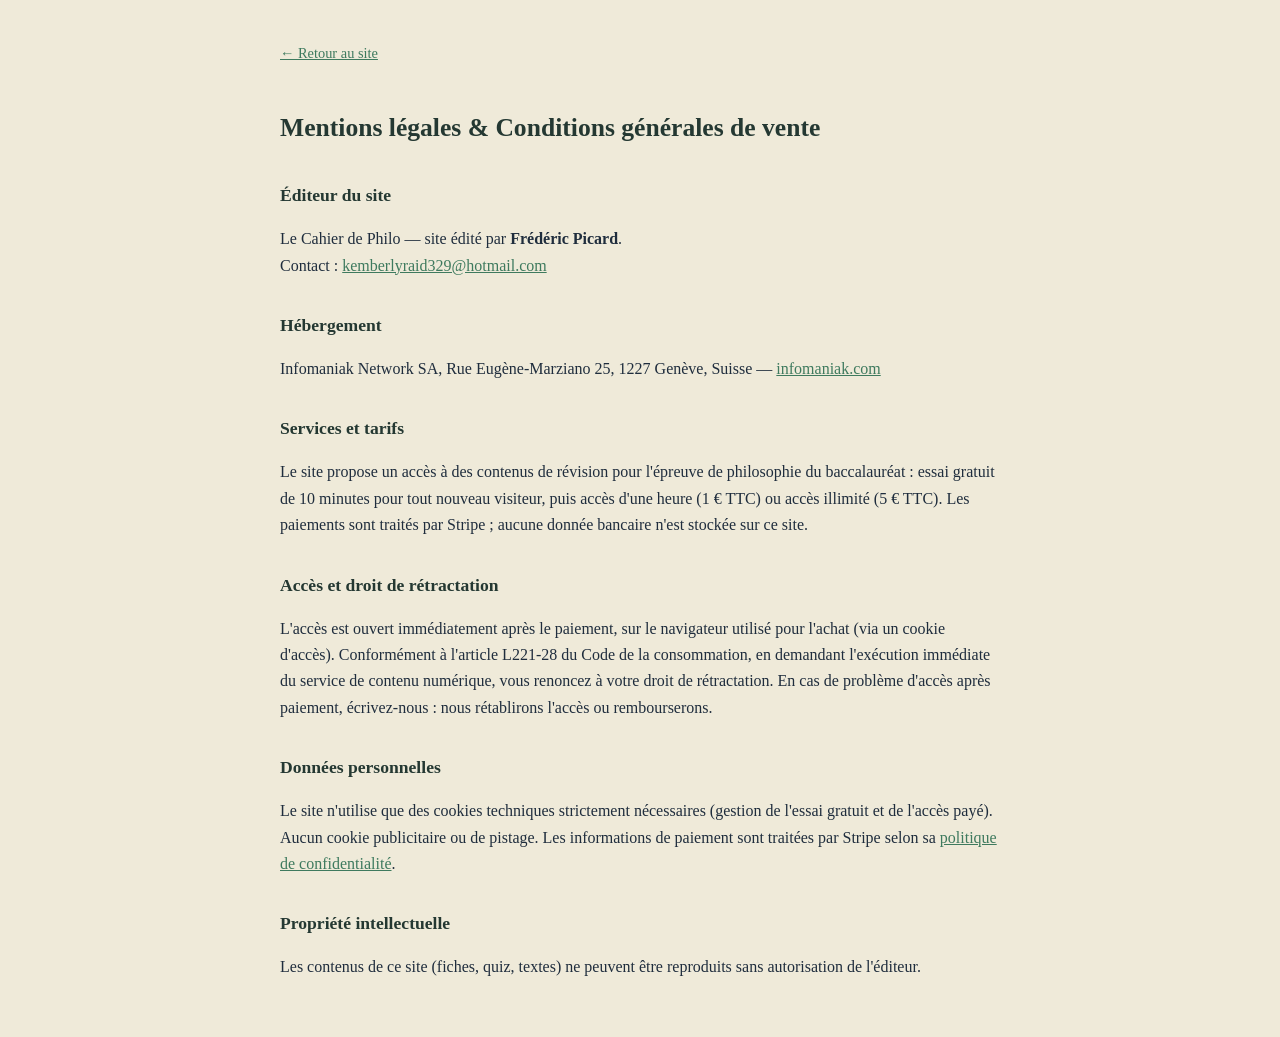
==== site/mentions-legales.html @ a7246c50 "Mentions légales & CGV" ====
<!DOCTYPE html>
<html lang="fr">
<head>
<meta charset="UTF-8">
<meta name="viewport" content="width=device-width, initial-scale=1.0">
<meta name="robots" content="noindex">
<title>Mentions légales & CGV — Le Cahier de Philo</title>
<style>
body{font-family:Georgia,serif;background:#EFEAD9;color:#1F2D3D;line-height:1.65;max-width:720px;margin:0 auto;padding:2.5rem 1.5rem}
h1{font-size:1.6rem;color:#243832}h2{font-size:1.1rem;margin-top:2rem;color:#243832}
a{color:#3E7A5E}.retour{display:inline-block;margin-bottom:1.5rem;font-size:.9rem}
</style>
</head>
<body>
<a class="retour" href="/">← Retour au site</a>
<h1>Mentions légales &amp; Conditions générales de vente</h1>

<h2>Éditeur du site</h2>
<p>Le Cahier de Philo — site édité par <strong>Frédéric Picard</strong>.<br>
Contact : <a href="mailto:kemberlyraid329@hotmail.com">kemberlyraid329@hotmail.com</a></p>

<h2>Hébergement</h2>
<p>Infomaniak Network SA, Rue Eugène-Marziano 25, 1227 Genève, Suisse — <a href="https://www.infomaniak.com">infomaniak.com</a></p>

<h2>Services et tarifs</h2>
<p>Le site propose un accès à des contenus de révision pour l'épreuve de philosophie du baccalauréat :
essai gratuit de 10 minutes pour tout nouveau visiteur, puis accès d'une heure (1&nbsp;€ TTC) ou accès illimité (5&nbsp;€ TTC).
Les paiements sont traités par Stripe ; aucune donnée bancaire n'est stockée sur ce site.</p>

<h2>Accès et droit de rétractation</h2>
<p>L'accès est ouvert immédiatement après le paiement, sur le navigateur utilisé pour l'achat (via un cookie d'accès).
Conformément à l'article L221-28 du Code de la consommation, en demandant l'exécution immédiate du service
de contenu numérique, vous renoncez à votre droit de rétractation. En cas de problème d'accès après paiement,
écrivez-nous : nous rétablirons l'accès ou rembourserons.</p>

<h2>Données personnelles</h2>
<p>Le site n'utilise que des cookies techniques strictement nécessaires (gestion de l'essai gratuit et de l'accès payé).
Aucun cookie publicitaire ou de pistage. Les informations de paiement sont traitées par Stripe selon sa
<a href="https://stripe.com/fr/privacy">politique de confidentialité</a>.</p>

<h2>Propriété intellectuelle</h2>
<p>Les contenus de ce site (fiches, quiz, textes) ne peuvent être reproduits sans autorisation de l'éditeur.</p>
</body>
</html>
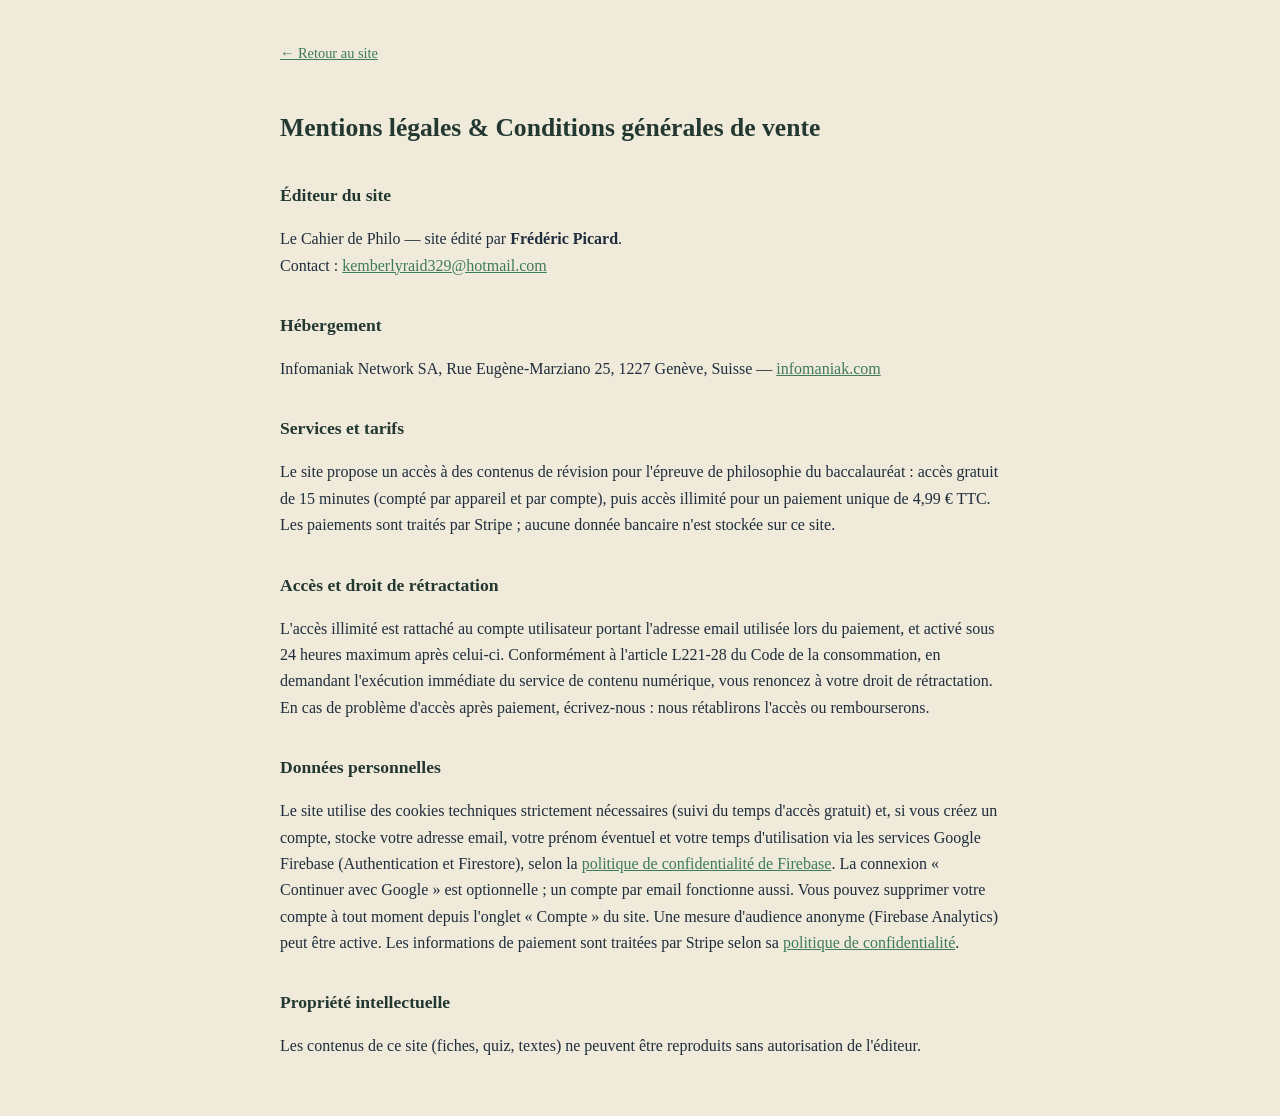
==== commit c9adc192: "Pages : offre unique 4,99 EUR, page merci, mentions a jour soutien.html ne garde que Le Banquet (4,9" ====
--- a/site/mentions-legales.html
+++ b/site/mentions-legales.html
@@ -24,18 +24,25 @@
 
 <h2>Services et tarifs</h2>
 <p>Le site propose un accès à des contenus de révision pour l'épreuve de philosophie du baccalauréat :
-essai gratuit de 10 minutes pour tout nouveau visiteur, puis accès d'une heure (1&nbsp;€ TTC) ou accès illimité (5&nbsp;€ TTC).
-Les paiements sont traités par Stripe ; aucune donnée bancaire n'est stockée sur ce site.</p>
+accès gratuit de 15 minutes (compté par appareil et par compte), puis accès illimité pour un paiement
+unique de 4,99&nbsp;€ TTC. Les paiements sont traités par Stripe ; aucune donnée bancaire n'est stockée sur ce site.</p>
 
 <h2>Accès et droit de rétractation</h2>
-<p>L'accès est ouvert immédiatement après le paiement, sur le navigateur utilisé pour l'achat (via un cookie d'accès).
+<p>L'accès illimité est rattaché au compte utilisateur portant l'adresse email utilisée lors du paiement,
+et activé sous 24&nbsp;heures maximum après celui-ci.
 Conformément à l'article L221-28 du Code de la consommation, en demandant l'exécution immédiate du service
 de contenu numérique, vous renoncez à votre droit de rétractation. En cas de problème d'accès après paiement,
 écrivez-nous : nous rétablirons l'accès ou rembourserons.</p>
 
 <h2>Données personnelles</h2>
-<p>Le site n'utilise que des cookies techniques strictement nécessaires (gestion de l'essai gratuit et de l'accès payé).
-Aucun cookie publicitaire ou de pistage. Les informations de paiement sont traitées par Stripe selon sa
+<p>Le site utilise des cookies techniques strictement nécessaires (suivi du temps d'accès gratuit) et,
+si vous créez un compte, stocke votre adresse email, votre prénom éventuel et votre temps d'utilisation
+via les services Google Firebase (Authentication et Firestore), selon la
+<a href="https://firebase.google.com/support/privacy">politique de confidentialité de Firebase</a>.
+La connexion « Continuer avec Google » est optionnelle ; un compte par email fonctionne aussi.
+Vous pouvez supprimer votre compte à tout moment depuis l'onglet « Compte » du site.
+Une mesure d'audience anonyme (Firebase Analytics) peut être active.
+Les informations de paiement sont traitées par Stripe selon sa
 <a href="https://stripe.com/fr/privacy">politique de confidentialité</a>.</p>
 
 <h2>Propriété intellectuelle</h2>
